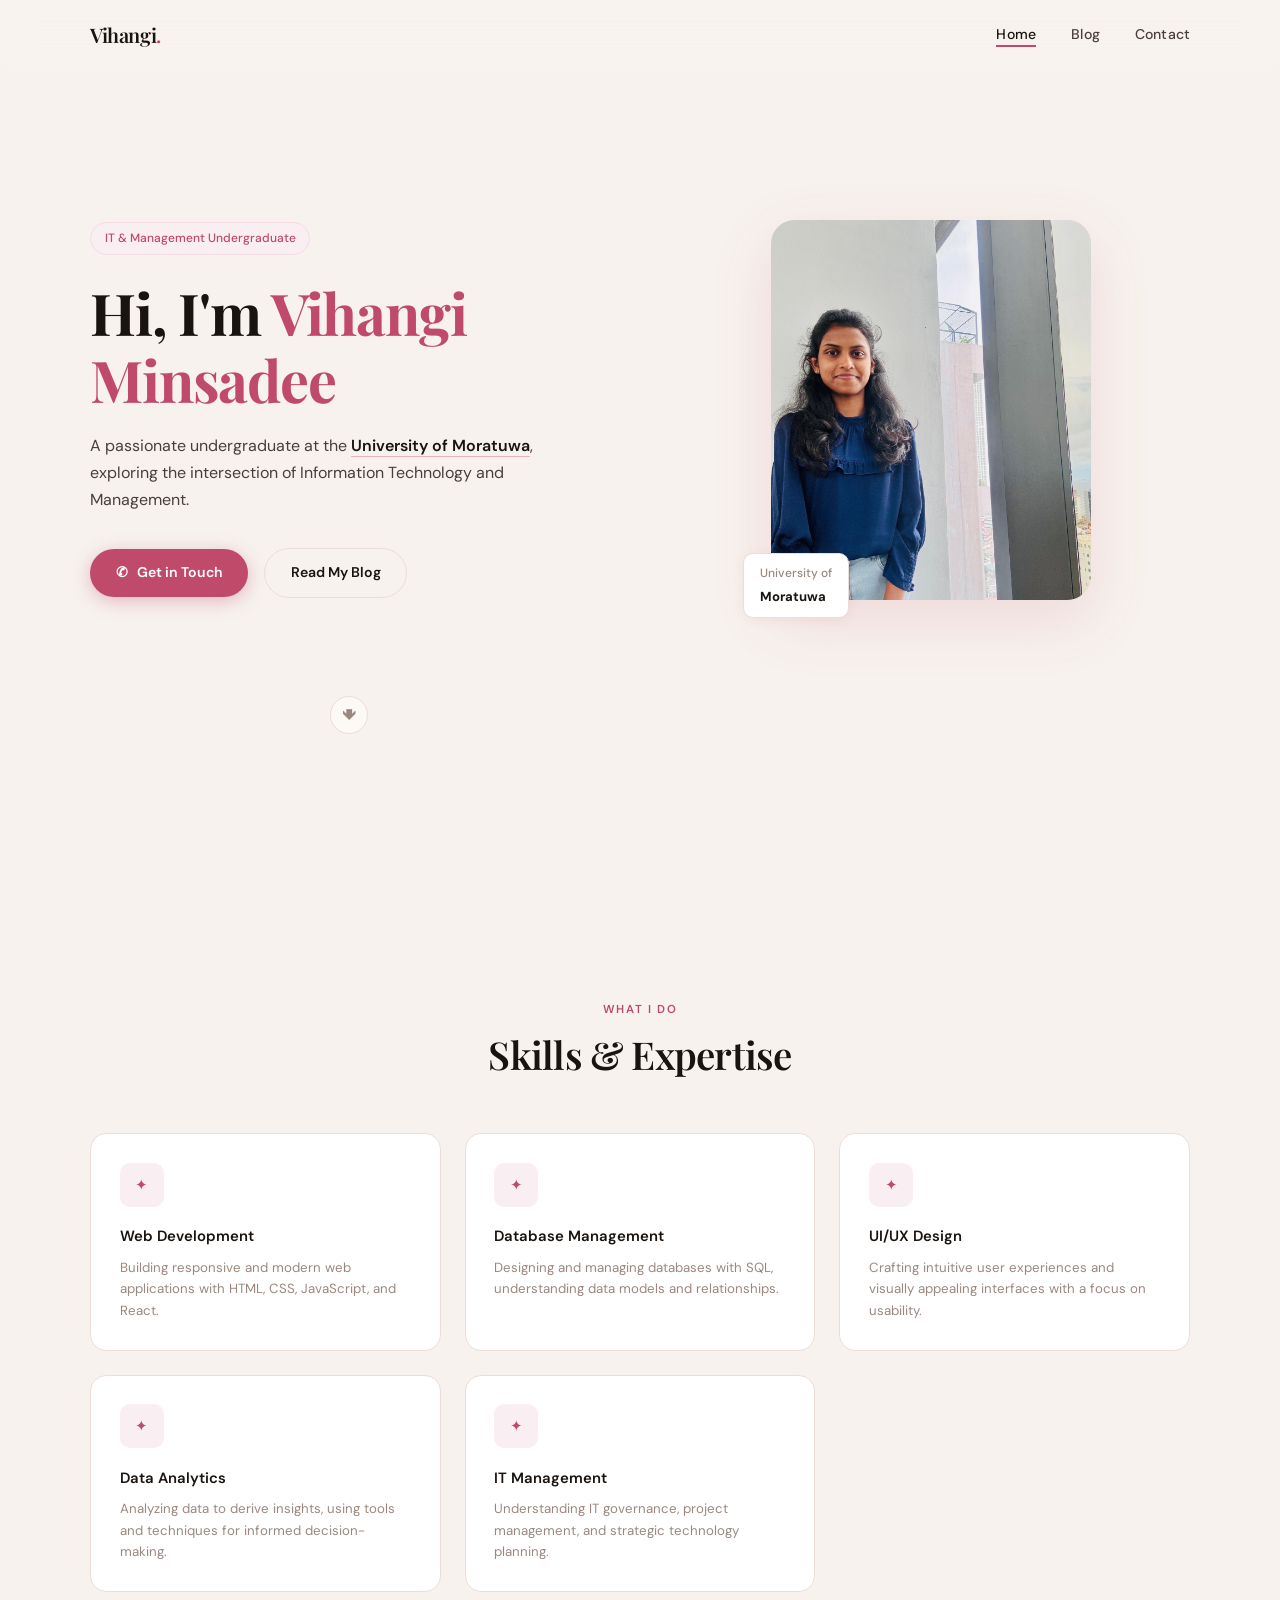
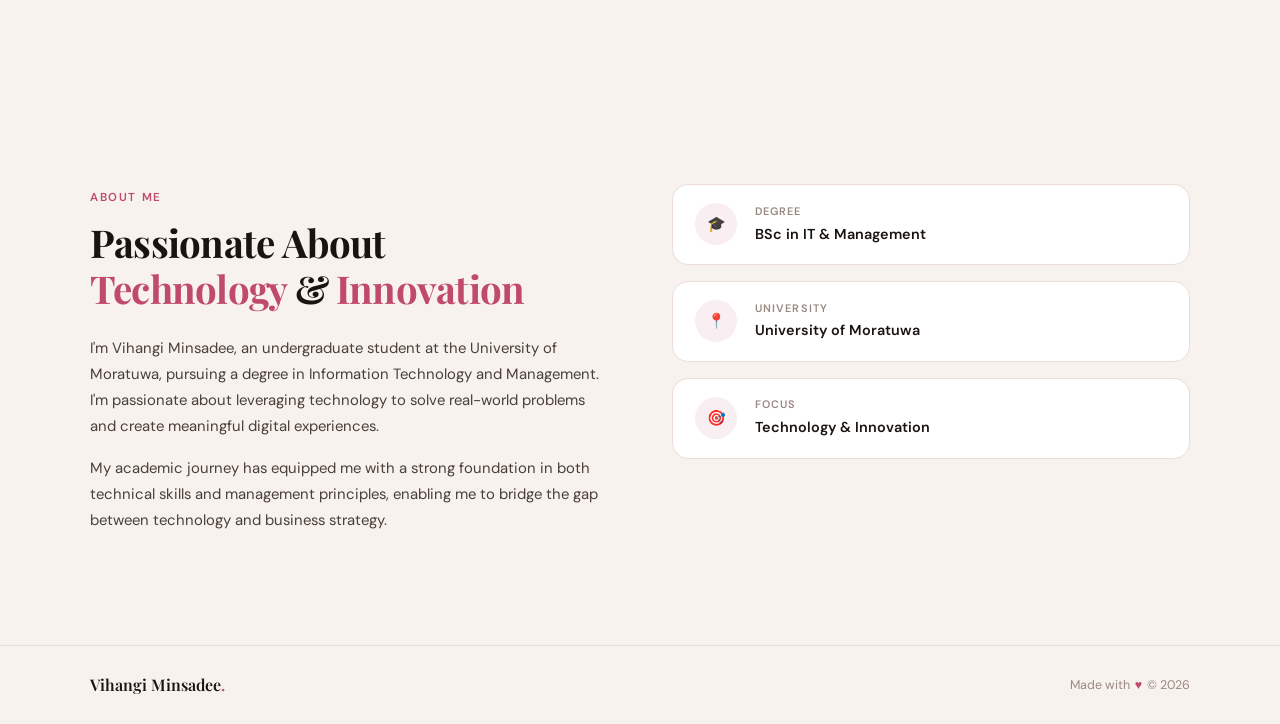
==== index.html @ 4e120ace "Add initial JavaScript and CSS files for portfolio website" ====
<!DOCTYPE html>
<html lang="en">
<head>
  <meta charset="UTF-8" />
  <meta name="viewport" content="width=device-width, initial-scale=1.0" />
  <title>Vihangi Minsadee — IT & Management Undergraduate</title>
  <link rel="stylesheet" href="style.css" />
</head>
<body>

  <!-- Ambient blobs 
  <div class="blob-wrap" aria-hidden="true">
    <div class="blob blob-1"></div>
    <div class="blob blob-2"></div>
  </div>-->

  <!-- ─── NAVBAR ─── -->
  <nav class="navbar">
    <div class="container">
      <a href="index.html" class="nav-logo">Vihangi<span>.</span></a>
      <ul class="nav-links">
        <li><a href="index.html">Home</a></li>
        <li><a href="blog.html">Blog</a></li>
        <li><a href="contact.html">Contact</a></li>
      </ul>
      <button class="nav-toggle" aria-label="Toggle navigation">
        <span></span><span></span><span></span>
      </button>
    </div>
  </nav>

  <!-- ─── PAGE WRAPPER ─── -->
  <div class="page-wrapper">

    <!-- ═══ HERO ═══ -->
    <section class="hero">
      <div class="container">

        <!-- Left: Content -->
        <div class="hero-content">
          <div class="hero-badge fade-up">
            <span class="badge">
              <!-- <svg viewBox="0 0 24 24" fill="none" stroke="currentColor" stroke-width="2">-->
                <!--<path d="M12 2l3.09 6.26L22 9.27l-5 4.87 1.18 6.88L12 17.77l-6.18 3.25L7 14.14 2 9.27l6.91-1.01L12 2z"/>-->
              </svg>
              IT &amp; Management Undergraduate
            </span>
          </div>

          <h1 class="hero-title fade-up delay-1">
            Hi, I'm <span class="name">Vihangi<br>Minsadee</span>
          </h1>

          <p class="hero-desc fade-up delay-2">
            A passionate undergraduate at the <strong>University of Moratuwa</strong>,
            exploring the intersection of Information Technology and Management.
          </p>

          <div class="hero-actions fade-up delay-3">
            <a href="contact.html" class="btn btn-primary">
              <!--<svg width="2" height="10" viewBox="0 0 24 24" fill="none" stroke="currentColor" stroke-width="2.5">
                <path d="M22 16.92v3a2 2 0 01-2.18 2 19.79 19.79 0 01-8.63-3.07A19.5 19.5 0 013.07 10.8 19.79 19.79 0 01.01 2.22 2 2 0 012 0h3a2 2 0 012 1.72c.127.96.361 1.903.7 2.81a2 2 0 01-.45 2.11L6.09 7.91a16 16 0 006 6l1.27-1.27a2 2 0 012.11-.45c.907.339 1.85.573 
              </svg>-->
              ✆ &nbsp;
              Get in Touch
            </a>
            <a href="blog.html" class="btn btn-outline">Read My Blog</a>
          </div>
        </div>

        <!-- Right: Illustration -->
        <div class="hero-visual fade-up delay-2">
          <div class="hero-img-wrap">
            <div class="hero-card-bg">
              <img src="my.jpeg" alt="Vihangi Minsadee" class="hero-photo" />
            </div>

            <!-- Tag -->
            <div class="hero-uni-tag">
              <span>University of</span>
              <strong>Moratuwa</strong>
            </div>

           <!-- Floating elements 
            <div class="hero-float-dot"></div>
            <div class="hero-float-dot-sm"></div>
          </div>-->
        </div>

      </div>
                          
      <!-- /container -->

      <!-- Scroll cue -->
      <div class="hero-scroll">
        <button class="hero-scroll-btn" aria-label="Scroll down">
          <!-- <svg width="18" height="18" viewBox="0 0 24 24" fill="none" stroke="currentColor" stroke-width="2.5">
            <path d="M12 5v14M5 12l7 7 7-7"/>
          </svg>-->
          🢃
        </button>
      </div>
    </section>

    <!-- ═══ SKILLS ═══ -->
    <section class="skills-section">
      <div class="container">
        <div class="section-header">
          <span class="section-label fade-up">What I Do</span>
          <h2 class="section-title fade-up delay-1">Skills &amp; Expertise</h2>
        </div>

        <div class="skills-grid">

          <!-- Web Dev -->
          <div class="skill-card fade-up delay-1">
            <div class="skill-icon">
              ✦
             <!-- <svg viewBox="0 0 24 24" fill="none" stroke="currentColor" stroke-width="2"></svg> 
                <polyline points="16 18 22 12 16 6"/><polyline points="8 6 2 12 8 18"/>
              </svg>-->
            </div>
            <p class="skill-name">Web Development</p>
            <p class="skill-desc">Building responsive and modern web applications with HTML, CSS, JavaScript, and React.</p>
          </div>

          <!-- DB -->
          <div class="skill-card fade-up delay-2">
            <div class="skill-icon">
              ✦
              <!-- <svg viewBox="0 0 24 24" fill="none" stroke="currentColor" stroke-width="2">
                <ellipse cx="12" cy="5" rx="9" ry="3"/><path d="M21 12c0 1.66-4 3-9 3s-9-1.34-9-3"/><path d="M3 5v14c0 1.66 4 3 9 3s9-1.34 9-3V5"/>
              </svg>-->
            </div>
            <p class="skill-name">Database Management</p>
            <p class="skill-desc">Designing and managing databases with SQL, understanding data models and relationships.</p>
          </div>

          <!-- UI/UX -->
          <div class="skill-card fade-up delay-3">
            <div class="skill-icon">
              <!-- <svg viewBox="0 0 24 24" fill="none" stroke="currentColor" stroke-width="2">
                <rect x="3" y="3" width="18" height="18" rx="2"/><circle cx="8.5" cy="8.5" r="1.5"/><polyline points="21 15 16 10 5 21"/>
              </svg> -->
              ✦
            </div>
            <p class="skill-name">UI/UX Design</p>
            <p class="skill-desc">Crafting intuitive user experiences and visually appealing interfaces with a focus on usability.</p>
          </div>

          <!-- Analytics -->
          <div class="skill-card fade-up delay-2">
            <div class="skill-icon">
              <!-- <svg viewBox="0 0 24 24" fill="none" stroke="currentColor" stroke-width="2">
                <line x1="18" y1="20" x2="18" y2="10"/><line x1="12" y1="20" x2="12" y2="4"/><line x1="6" y1="20" x2="6" y2="14"/>
              </svg> -->
              ✦
            </div>
            <p class="skill-name">Data Analytics</p>
            <p class="skill-desc">Analyzing data to derive insights, using tools and techniques for informed decision-making.</p>
          </div>

          <!-- IT Mgmt -->
          <div class="skill-card fade-up delay-3">
            <div class="skill-icon">
              <!-- <svg viewBox="0 0 24 24" fill="none" stroke="currentColor" stroke-width="2">
                <circle cx="12" cy="12" r="3"/><path d="M19.07 4.93a10 10 0 010 14.14M4.93 4.93a10 10 0 000 14.14"/>
              </svg>-->
              ✦

            </div>
            <p class="skill-name">IT Management</p>
            <p class="skill-desc">Understanding IT governance, project management, and strategic technology planning.</p>
          </div>

        </div>
      </div>
    </section>

    <!-- ═══ ABOUT ═══ -->
    <section class="about-section">
      <div class="container">

        <!-- Left text -->
        <div>
          <span class="section-label about-label fade-up">About Me</span>
          <h2 class="about-title fade-up delay-1">
            Passionate About<br>
            <span class="accent">Technology</span> &amp; <span class="accent">Innovation</span>
          </h2>
          <p class="about-text fade-up delay-2">
            I'm Vihangi Minsadee, an undergraduate student at the University of Moratuwa, pursuing a degree
            in Information Technology and Management. I'm passionate about leveraging technology to solve
            real-world problems and create meaningful digital experiences.
          </p>
          <p class="about-text fade-up delay-3">
            My academic journey has equipped me with a strong foundation in both technical skills and
            management principles, enabling me to bridge the gap between technology and business strategy.
          </p>
        </div>

        <!-- Right cards -->
        <div class="about-cards">
          <div class="about-info-card fade-up delay-1">
            <div class="about-info-icon">
              <!-- <svg viewBox="0 0 24 24" fill="none" stroke="currentColor" stroke-width="2">
                <path d="M22 10v6M2 10l10-5 10 5-10 5z"/><path d="M6 12v5c3 3 9 3 12 0v-5"/>
              </svg> -->
              🎓
            </div>
            <div>
              <p class="about-info-label">Degree</p>
              <p class="about-info-value">BSc in IT &amp; Management</p>
            </div>
          </div>

          <div class="about-info-card fade-up delay-2">
            <div class="about-info-icon">
              <!-- <svg viewBox="0 0 24 24" fill="none" stroke="currentColor" stroke-width="2">
                <path d="M21 10c0 7-9 13-9 13s-9-6-9-13a9 9 0 0118 0z"/><circle cx="12" cy="10" r="3"/>
              </svg> -->
              📍
            </div>
            <div>
              <p class="about-info-label">University</p>
              <p class="about-info-value">University of Moratuwa</p>
            </div>
          </div>

          <div class="about-info-card fade-up delay-3">
            <div class="about-info-icon">
              <!-- <svg viewBox="0 0 24 24" fill="none" stroke="currentColor" stroke-width="2">
                <path d="M2 3h6a4 4 0 014 4v14a3 3 0 00-3-3H2z"/><path d="M22 3h-6a4 4 0 00-4 4v14a3 3 0 013-3h7z"/>
              </svg> -->
              🎯
            </div>
            <div>
              <p class="about-info-label">Focus</p>
              <p class="about-info-value">Technology &amp; Innovation</p>
            </div>
          </div>
        </div>

      </div>
    </section>

    <!-- ─── FOOTER ─── -->
    <footer>
      <div class="container">
        <span class="footer-logo">Vihangi Minsadee<span style="color:var(--pink);">.</span></span>
        <span class="footer-copy">
          Made with <span class="heart">♥</span> © 2026
        </span>
      </div>
    </footer>

  </div><!-- /page-wrapper -->

  <script src="script.js"></script>
</body>
</html>
---- style.css ----
/* ================================================
   VIHANGI MINSADEE - PORTFOLIO STYLESHEET
   ================================================ */

@import url('https://fonts.googleapis.com/css2?family=Playfair+Display:ital,wght@0,400;0,500;0,600;0,700;1,400&family=DM+Sans:ital,opsz,wght@0,9..40,300;0,9..40,400;0,9..40,500;0,9..40,600;1,9..40,300&display=swap');

/* ─── CSS VARIABLES ─── */
:root {
  --cream:        #f7f2ed;
  --cream-light:  #fdf9f6;
  --pink:         #c04a6a;
  --pink-light:   #e8b4c0;
  --pink-pale:    #f5dde5;
  --pink-soft:    #f9eef2;
  --text-dark:    #1a1410;
  --text-mid:     #4a3f38;
  --text-muted:   #9a8880;
  --border:       #ecddd8;
  --card-bg:      #ffffff;
  --shadow-sm:    0 2px 12px rgba(192,74,106,0.08);
  --shadow-md:    0 8px 32px rgba(192,74,106,0.12);
  --shadow-lg:    0 20px 60px rgba(192,74,106,0.15);
  --radius-sm:    10px;
  --radius-md:    16px;
  --radius-lg:    24px;
  --font-display: 'Playfair Display', Georgia, serif;
  --font-body:    'DM Sans', sans-serif;
  --nav-h:        70px;
  --max-w:        1100px;
}

/* ─── RESET & BASE ─── */
*, *::before, *::after { box-sizing: border-box; margin: 0; padding: 0; }

html { scroll-behavior: smooth; }

body {
  font-family: var(--font-body);
  background: var(--cream);
  color: var(--text-dark);
  line-height: 1.65;
  font-size: 15px;
  -webkit-font-smoothing: antialiased;
}

img { display: block; max-width: 100%; }
a  { text-decoration: none; color: inherit; }

/* ─── SCROLLBAR ─── */
::-webkit-scrollbar { width: 6px; }
::-webkit-scrollbar-track { background: var(--cream); }
::-webkit-scrollbar-thumb { background: var(--pink-light); border-radius: 99px; }

/* ─── GLOBAL LAYOUT ─── */
.container {
  width: 90%;
  max-width: var(--max-w);
  margin-inline: auto;
}

/* ─── BLOBS / AMBIENT BACKGROUND ─── 
.blob-wrap {
  position: fixed;
  inset: 0;
  pointer-events: none;
  overflow: hidden;
  z-index: 0;
}
.blob {
  position: absolute;
  border-radius: 50%;
  filter: blur(80px);
  opacity: 0.35;
}
.blob-1 {
  width: 500px; height: 500px;
  background: radial-gradient(circle, #f2c5d0 0%, transparent 70%);
  top: -120px; left: -100px;
}
.blob-2 {
  width: 400px; height: 400px;
  background: radial-gradient(circle, #e8c4cf 0%, transparent 70%);
  bottom: -80px; right: -60px;
}*/

/* ─── NAVIGATION ─── */
.navbar {
  position: fixed;
  top: 0; left: 0; right: 0;
  height: var(--nav-h);
  z-index: 1000;
  display: flex;
  align-items: center;
  background: rgba(247, 242, 237, 0.85);
  backdrop-filter: blur(16px);
  -webkit-backdrop-filter: blur(16px);
  border-bottom: 1px solid transparent;
  transition: border-color 0.3s, box-shadow 0.3s;
}
.navbar.scrolled {
  border-color: var(--border);
  box-shadow: 0 2px 20px rgba(192,74,106,0.07);
}
.navbar .container {
  display: flex;
  align-items: center;
  justify-content: space-between;
  width: 100%;
}
.nav-logo {
  font-family: var(--font-display);
  font-size: 1.25rem;
  font-weight: 600;
  color: var(--text-dark);
  letter-spacing: -0.02em;
}
.nav-logo span { color: var(--pink); }

.nav-links {
  display: flex;
  align-items: center;
  gap: 2.2rem;
  list-style: none;
}
.nav-links a {
  font-size: 0.88rem;
  font-weight: 500;
  color: var(--text-mid);
  letter-spacing: 0.01em;
  padding-bottom: 2px;
  border-bottom: 2px solid transparent;
  transition: color 0.2s, border-color 0.2s;
}
.nav-links a:hover,
.nav-links a.active {
  color: var(--text-dark);
  border-color: var(--pink);
}

/* Hamburger */
.nav-toggle {
  display: none;
  flex-direction: column;
  gap: 5px;
  cursor: pointer;
  padding: 4px;
}
.nav-toggle span {
  display: block;
  width: 22px; height: 2px;
  background: var(--text-dark);
  border-radius: 2px;
  transition: transform 0.3s, opacity 0.3s;
}
.nav-toggle.open span:nth-child(1) { transform: translateY(7px) rotate(45deg); }
.nav-toggle.open span:nth-child(2) { opacity: 0; }
.nav-toggle.open span:nth-child(3) { transform: translateY(-7px) rotate(-45deg); }

/* ─── PAGE WRAPPER ─── */
.page-wrapper {
  position: relative;
  z-index: 1;
  padding-top: var(--nav-h);
}

/* ─── SECTION LABEL ─── */
.section-label {
  display: inline-block;
  font-size: 0.72rem;
  font-weight: 600;
  letter-spacing: 0.14em;
  text-transform: uppercase;
  color: var(--pink);
  margin-bottom: 0.75rem;
}

/* ─── BUTTONS ─── */
.btn {
  display: inline-flex;
  align-items: center;
  gap: 0.5rem;
  border-radius: 50px;
  font-family: var(--font-body);
  font-size: 0.88rem;
  font-weight: 600;
  cursor: pointer;
  border: none;
  transition: transform 0.2s, box-shadow 0.2s, background 0.2s, color 0.2s;
  padding: 0.75rem 1.6rem;
}
.btn:hover { transform: translateY(-2px); }
.btn-primary {
  background: var(--pink);
  color: #fff;
  box-shadow: 0 4px 18px rgba(192,74,106,0.35);
}
.btn-primary:hover {
  background: #ad3e5d;
  box-shadow: 0 8px 28px rgba(192,74,106,0.45);
}
.btn-outline {
  background: transparent;
  color: var(--text-dark);
  border: 1.5px solid var(--border);
}
.btn-outline:hover {
  border-color: var(--pink-light);
  color: var(--pink);
}

/* ─── BADGE / PILL ─── */
.badge {
  display: inline-flex;
  align-items: center;
  gap: 0.4rem;
  background: var(--pink-soft);
  color: var(--pink);
  border: 1px solid var(--pink-pale);
  border-radius: 50px;
  font-size: 0.75rem;
  font-weight: 500;
  padding: 0.35rem 0.85rem;
}
.badge svg { width: 13px; height: 13px; flex-shrink: 0; }

/* ─── CARDS ─── */
.card {
  background: var(--card-bg);
  border: 1px solid var(--border);
  border-radius: var(--radius-md);
  transition: transform 0.25s, box-shadow 0.25s;
}
.card:hover {
  transform: translateY(-4px);
  box-shadow: var(--shadow-md);
}

/* ─── DIVIDER ─── */
.divider {
  border: none;
  border-top: 1px solid var(--border);
  margin: 0;
}

/* ================================================
   HOME PAGE  ·  index.html
   ================================================ */

/* ── Hero ── */
.hero {
  min-height: calc(100vh - var(--nav-h));
  display: flex;
  align-items: center;
  padding: 5rem 0 4rem;
  overflow: hidden;
}
.hero .container {
  display: grid;
  grid-template-columns: 1fr 1fr;
  gap: 4rem;
  align-items: center;
}
.hero-content { max-width: 480px; }

.hero-badge { margin-bottom: 1.5rem; }

.hero-title {
  font-family: var(--font-display);
  font-size: clamp(2.4rem, 4.5vw, 3.6rem);
  font-weight: 700;
  line-height: 1.15;
  letter-spacing: -0.02em;
  color: var(--text-dark);
  margin-bottom: 1.25rem;
}
.hero-title .name { color: var(--pink); }

.hero-desc {
  font-size: 1rem;
  color: var(--text-mid);
  line-height: 1.7;
  margin-bottom: 2.2rem;
}
.hero-desc strong {
  font-weight: 600;
  color: var(--text-dark);
  border-bottom: 1.5px solid var(--pink-light);
}

.hero-actions {
  display: flex;
  align-items: center;
  gap: 1rem;
  flex-wrap: wrap;
}

/* Hero illustration */
.hero-visual {
  display: flex;
  justify-content: center;
  align-items: center;
  position: relative;
}
.hero-img-wrap {
  position: relative;
  width: 320px;
  height: 380px;
}
.hero-card-bg {
  width: 100%;
  height: 100%;
  background: linear-gradient(145deg, var(--pink-pale) 0%, #f0d8df 60%, #e8c9d4 100%);
  border-radius: var(--radius-lg);
  box-shadow: var(--shadow-lg);
  overflow: hidden;
  display: flex;
  justify-content: center;
  align-items: flex-end;
}
.hero-photo {
  width: 100%;
  height: 100%;
  object-fit: cover;
  object-position: top center;
  display: block;
}
.hero-uni-tag {
  position: absolute;
  bottom: -18px;
  left: -28px;
  background: var(--card-bg);
  border: 1px solid var(--border);
  border-radius: var(--radius-sm);
  padding: 0.6rem 1rem;
  box-shadow: var(--shadow-sm);
  display: flex;
  flex-direction: column;
  gap: 2px;
  font-size: 0.75rem;
  color: var(--text-muted);
  font-weight: 500;
}
.hero-uni-tag strong {
  font-weight: 700;
  color: var(--text-dark);
  font-size: 0.82rem;
}
/*.hero-float-dot {
  position: absolute;
  top: 20px;
  right: -20px;
  width: 60px; height: 60px;
  border-radius: 50%;
  background: var(--pink-pale);
  opacity: 0.6;
  animation: float 4s ease-in-out infinite;
}
.hero-float-dot-sm {
  position: absolute;
  top: 120px;
  right: -40px;
  width: 30px; height: 30px;
  border-radius: 50%;
  background: var(--pink-light);
  opacity: 0.45;
  animation: float 3.5s ease-in-out infinite 0.8s;
}*/

@keyframes float {
  0%, 100% { transform: translateY(0); }
  50%       { transform: translateY(-12px); }
}

/* Hero scroll indicator */
.hero-scroll {
  display: flex;
  justify-content: center;
  padding: 2rem 0;
}
.hero-scroll-btn {
  width: 38px; height: 38px;
  border-radius: 50%;
  border: 1.5px solid var(--border);
  display: flex; align-items: center; justify-content: center;
  color: var(--text-muted);
  cursor: pointer;
  background: var(--cream-light);
  transition: all 0.2s;
  animation: bounce 2s ease-in-out infinite;
}
.hero-scroll-btn:hover {
  border-color: var(--pink-light);
  color: var(--pink);
}
@keyframes bounce {
  0%, 100% { transform: translateY(0); }
  50%       { transform: translateY(6px); }
}

/* ── Skills Section ── */
.skills-section { padding: 6rem 0; }
.section-header {
  text-align: center;
  margin-bottom: 3.5rem;
}
.section-title {
  font-family: var(--font-display);
  font-size: clamp(1.8rem, 3vw, 2.6rem);
  font-weight: 600;
  letter-spacing: -0.02em;
  color: var(--text-dark);
  line-height: 1.2;
}

.skills-grid {
  display: grid;
  grid-template-columns: repeat(3, 1fr);
  gap: 1.5rem;
}
.skill-card {
  padding: 1.8rem;
  background: var(--card-bg);
  border: 1px solid var(--border);
  border-radius: var(--radius-md);
  transition: transform 0.25s, box-shadow 0.25s;
}
.skill-card:hover {
  transform: translateY(-5px);
  box-shadow: var(--shadow-md);
}
.skill-icon {
  width: 44px; height: 44px;
  background: var(--pink-soft);
  border-radius: var(--radius-sm);
  display: flex; align-items: center; justify-content: center;
  color: var(--pink);
  margin-bottom: 1.1rem;
}
.skill-name {
  font-size: 0.93rem;
  font-weight: 600;
  color: var(--text-dark);
  margin-bottom: 0.5rem;
}
.skill-desc {
  font-size: 0.83rem;
  color: var(--text-muted);
  line-height: 1.6;
}

/* ── About Section ── */
.about-section { padding: 6rem 0; }
.about-section .container {
  display: grid;
  grid-template-columns: 1fr 1fr;
  gap: 4rem;
  align-items: start;
}
.about-label { margin-bottom: 0.75rem; }
.about-title {
  font-family: var(--font-display);
  font-size: clamp(1.8rem, 3vw, 2.6rem);
  font-weight: 700;
  line-height: 1.2;
  letter-spacing: -0.02em;
  margin-bottom: 1.5rem;
}
.about-title .accent { color: var(--pink); }
.about-text {
  font-size: 0.93rem;
  color: var(--text-mid);
  line-height: 1.75;
  margin-bottom: 1rem;
}

.about-cards { display: flex; flex-direction: column; gap: 1rem; }
.about-info-card {
  display: flex;
  align-items: center;
  gap: 1.1rem;
  padding: 1.1rem 1.4rem;
  background: var(--card-bg);
  border: 1px solid var(--border);
  border-radius: var(--radius-md);
  transition: transform 0.2s, box-shadow 0.2s;
}
.about-info-card:hover {
  transform: translateX(4px);
  box-shadow: var(--shadow-sm);
}
.about-info-icon {
  width: 42px; height: 42px;
  background: var(--pink-soft);
  border-radius: 50%;
  display: flex; align-items: center; justify-content: center;
  color: var(--pink);
  flex-shrink: 0;
}
.about-info-icon svg { width: 18px; height: 18px; }
.about-info-label {
  font-size: 0.68rem;
  font-weight: 600;
  letter-spacing: 0.1em;
  text-transform: uppercase;
  color: var(--text-muted);
  margin-bottom: 2px;
}
.about-info-value {
  font-size: 0.9rem;
  font-weight: 600;
  color: var(--text-dark);
}

/* ─── FOOTER ─── */
footer {
  border-top: 1px solid var(--border);
  padding: 1.6rem 0;
}
footer .container {
  display: flex;
  justify-content: space-between;
  align-items: center;
  flex-wrap: wrap;
  gap: 0.5rem;
}
.footer-logo {
  font-family: var(--font-display);
  font-size: 1rem;
  font-weight: 600;
  color: var(--text-dark);
}
.footer-copy {
  font-size: 0.78rem;
  color: var(--text-muted);
  display: flex;
  align-items: center;
  gap: 0.3rem;
}
.footer-copy .heart { color: var(--pink); }

/* ================================================
   BLOG PAGE  ·  blog.html
   ================================================ */

.blog-hero {
  padding: 5rem 0 4rem;
  text-align: center;
  position: relative;
}
.blog-hero-title {
  font-family: var(--font-display);
  font-size: clamp(2.2rem, 5vw, 3.5rem);
  font-weight: 700;
  letter-spacing: -0.03em;
  margin-bottom: 1rem;
  color: var(--text-dark);
}
.blog-hero-desc {
  font-size: 1rem;
  color: var(--text-muted);
  max-width: 500px;
  margin-inline: auto;
  line-height: 1.7;
}
.blog-hero .badge { margin-bottom: 1.4rem; }

/* Blog grid */
.blog-section { padding: 2rem 0 6rem; }
.blog-grid {
  display: grid;
  grid-template-columns: repeat(3, 1fr);
  gap: 1.8rem;
  margin-bottom: 3.5rem;
}

/* Blog card */
.blog-card {
  background: var(--card-bg);
  border: 1px solid var(--border);
  border-radius: var(--radius-md);
  overflow: hidden;
  transition: transform 0.28s cubic-bezier(.34,1.56,.64,1), box-shadow 0.28s;
  cursor: pointer;
}
.blog-card:hover {
  transform: translateY(-6px);
  box-shadow: var(--shadow-lg);
}
.blog-card-img {
  position: relative;
  width: 100%;
  padding-bottom: 57%;
  overflow: hidden;
  background: var(--pink-pale);
}
.blog-card-img-inner {
  position: absolute;
  inset: 0;
  display: flex;
  align-items: center;
  justify-content: center;
}
.blog-card-photo {
  position: absolute;
  inset: 0;
  width: 100%;
  height: 100%;
  object-fit: cover;
  object-position: center;
  display: block;
  transition: transform 0.4s ease;
}
.blog-card:hover .blog-card-photo {
  transform: scale(1.05);
}
.blog-card-ext {
  position: absolute;
  top: 10px; right: 10px;
  width: 30px; height: 30px;
  background: rgba(255,255,255,0.85);
  backdrop-filter: blur(8px);
  border-radius: 50%;
  display: flex; align-items: center; justify-content: center;
  color: var(--text-mid);
  transition: background 0.2s, color 0.2s;
}
.blog-card:hover .blog-card-ext {
  background: var(--pink);
  color: #fff;
}
.blog-card-ext svg { width: 13px; height: 13px; }

.blog-card-body { padding: 1.4rem; }
.blog-tags {
  display: flex;
  flex-wrap: wrap;
  gap: 0.4rem;
  margin-bottom: 0.85rem;
}
.blog-tag {
  font-size: 0.7rem;
  font-weight: 600;
  color: var(--text-mid);
  background: var(--cream);
  border: 1px solid var(--border);
  border-radius: 50px;
  padding: 0.2rem 0.65rem;
}
.blog-card-title {
  font-family: var(--font-display);
  font-size: 1.05rem;
  font-weight: 600;
  line-height: 1.4;
  color: var(--text-dark);
  margin-bottom: 0.65rem;
}
.blog-card-excerpt {
  font-size: 0.82rem;
  color: var(--text-muted);
  line-height: 1.65;
  margin-bottom: 1rem;
  display: -webkit-box;
  -webkit-line-clamp: 3;
  -webkit-box-orient: vertical;
  overflow: hidden;
}
.blog-card-meta {
  display: flex;
  align-items: center;
  gap: 1rem;
  padding-top: 0.85rem;
  border-top: 1px solid var(--border);
}
.meta-item {
  display: flex;
  align-items: center;
  gap: 0.35rem;
  font-size: 0.75rem;
  color: var(--text-muted);
}
.meta-item svg { width: 13px; height: 13px; }

/* Blog CTA */
.blog-cta {
  text-align: center;
}
.blog-cta-link {
  display: inline-flex;
  align-items: center;
  gap: 0.4rem;
  color: var(--pink);
  font-size: 0.93rem;
  font-weight: 600;
  border-bottom: 1.5px solid transparent;
  transition: border-color 0.2s, gap 0.2s;
}
.blog-cta-link:hover {
  border-color: var(--pink);
  gap: 0.65rem;
}
.blog-cta-link svg { width: 16px; height: 16px; }

/* ================================================
   CONTACT PAGE  ·  contact.html
   ================================================ */

.contact-hero {
  padding: 5rem 0 4rem;
  text-align: center;
}
.contact-hero-title {
  font-family: var(--font-display);
  font-size: clamp(2.2rem, 5vw, 3.5rem);
  font-weight: 700;
  letter-spacing: -0.03em;
  margin-bottom: 1rem;
}
.contact-hero-desc {
  font-size: 1rem;
  color: var(--text-muted);
  max-width: 440px;
  margin-inline: auto;
  line-height: 1.7;
}
.contact-hero .badge { margin-bottom: 1.4rem; }

/* Contact grid */
.contact-section { padding: 0 0 6rem; }
.contact-grid {
  display: grid;
  grid-template-columns: 1fr 1.6fr;
  gap: 2rem;
  align-items: start;
}

/* Info side */
.contact-info { display: flex; flex-direction: column; gap: 1rem; }
.contact-info-card {
  display: flex;
  align-items: center;
  gap: 1.1rem;
  padding: 1.1rem 1.4rem;
  background: var(--card-bg);
  border: 1px solid var(--border);
  border-radius: var(--radius-md);
  transition: transform 0.2s, box-shadow 0.2s;
}
.contact-info-card:hover {
  transform: translateX(4px);
  box-shadow: var(--shadow-sm);
}
.contact-info-icon {
  width: 44px; height: 44px;
  background: var(--pink-soft);
  border-radius: 50%;
  display: flex; align-items: center; justify-content: center;
  color: var(--pink);
  flex-shrink: 0;
}
.contact-info-icon svg { width: 18px; height: 18px; }
.contact-info-label {
  font-size: 0.68rem;
  font-weight: 600;
  letter-spacing: 0.1em;
  text-transform: uppercase;
  color: var(--text-muted);
  margin-bottom: 3px;
}
.contact-info-value {
  font-size: 0.88rem;
  font-weight: 600;
  color: var(--text-dark);
}

/* Form side */
.contact-form-wrap {
  background: var(--card-bg);
  border: 1px solid var(--border);
  border-radius: var(--radius-lg);
  padding: 2.2rem;
}
.form-row {
  display: grid;
  grid-template-columns: 1fr 1fr;
  gap: 1rem;
}
.form-group {
  margin-bottom: 1.2rem;
}
.form-label {
  display: block;
  font-size: 0.82rem;
  font-weight: 600;
  color: var(--text-dark);
  margin-bottom: 0.5rem;
}
.form-input,
.form-textarea {
  width: 100%;
  background: var(--cream);
  border: 1.5px solid var(--border);
  border-radius: var(--radius-sm);
  font-family: var(--font-body);
  font-size: 0.88rem;
  color: var(--text-dark);
  padding: 0.75rem 1rem;
  outline: none;
  transition: border-color 0.2s, box-shadow 0.2s;
  resize: none;
}
.form-input::placeholder,
.form-textarea::placeholder { color: var(--text-muted); }
.form-input:focus,
.form-textarea:focus {
  border-color: var(--pink-light);
  box-shadow: 0 0 0 3px rgba(192,74,106,0.1);
}
.form-textarea { height: 120px; }

.form-submit-wrap { margin-top: 0.5rem; }
.btn-submit {
  background: var(--pink);
  color: #fff;
  border: none;
  border-radius: 50px;
  font-family: var(--font-body);
  font-size: 0.9rem;
  font-weight: 600;
  padding: 0.8rem 1.8rem;
  cursor: pointer;
  display: inline-flex;
  align-items: center;
  gap: 0.5rem;
  box-shadow: 0 4px 18px rgba(192,74,106,0.35);
  transition: transform 0.2s, box-shadow 0.2s, background 0.2s;
}
.btn-submit:hover {
  background: #ad3e5d;
  transform: translateY(-2px);
  box-shadow: 0 8px 28px rgba(192,74,106,0.45);
}
.btn-submit svg { width: 16px; height: 16px; }

/* Form success state */
.form-success {
  display: none;
  text-align: center;
  padding: 2rem 0;
}
.form-success.visible { display: block; }
.success-icon {
  width: 56px; height: 56px;
  background: var(--pink-soft);
  border-radius: 50%;
  display: flex; align-items: center; justify-content: center;
  color: var(--pink);
  margin: 0 auto 1rem;
}
.success-icon svg { width: 28px; height: 28px; }
.success-title {
  font-family: var(--font-display);
  font-size: 1.3rem;
  font-weight: 600;
  margin-bottom: 0.5rem;
}
.success-msg { font-size: 0.88rem; color: var(--text-muted); }

/* ================================================
   ANIMATIONS
   ================================================ */
.fade-up {
  opacity: 0;
  transform: translateY(28px);
  transition: opacity 0.6s cubic-bezier(.16,1,.3,1),
              transform 0.6s cubic-bezier(.16,1,.3,1);
}
.fade-up.visible {
  opacity: 1;
  transform: translateY(0);
}
.delay-1 { transition-delay: 0.08s; }
.delay-2 { transition-delay: 0.16s; }
.delay-3 { transition-delay: 0.24s; }
.delay-4 { transition-delay: 0.32s; }
.delay-5 { transition-delay: 0.40s; }

/* ================================================
   RESPONSIVE
   ================================================ */
@media (max-width: 900px) {
  .hero .container { grid-template-columns: 1fr; gap: 2.5rem; text-align: center; }
  .hero-content { max-width: 100%; }
  .hero-badge, .hero-actions { justify-content: center; }
  .hero-visual { order: -1; }
  .hero-img-wrap { width: 260px; height: 300px; }
  .about-section .container { grid-template-columns: 1fr; }
  .skills-grid { grid-template-columns: repeat(2, 1fr); }
  .blog-grid { grid-template-columns: repeat(2, 1fr); }
  .contact-grid { grid-template-columns: 1fr; }
}

@media (max-width: 600px) {
  .nav-links { display: none; flex-direction: column; position: absolute; top: var(--nav-h); left: 0; right: 0; background: var(--cream-light); border-bottom: 1px solid var(--border); padding: 1.2rem; gap: 1rem; box-shadow: var(--shadow-sm); }
  .nav-links.open { display: flex; }
  .nav-toggle { display: flex; }
  .skills-grid { grid-template-columns: 1fr; }
  .blog-grid { grid-template-columns: 1fr; }
  .form-row { grid-template-columns: 1fr; }
  .hero-img-wrap { width: 220px; height: 260px; }
}
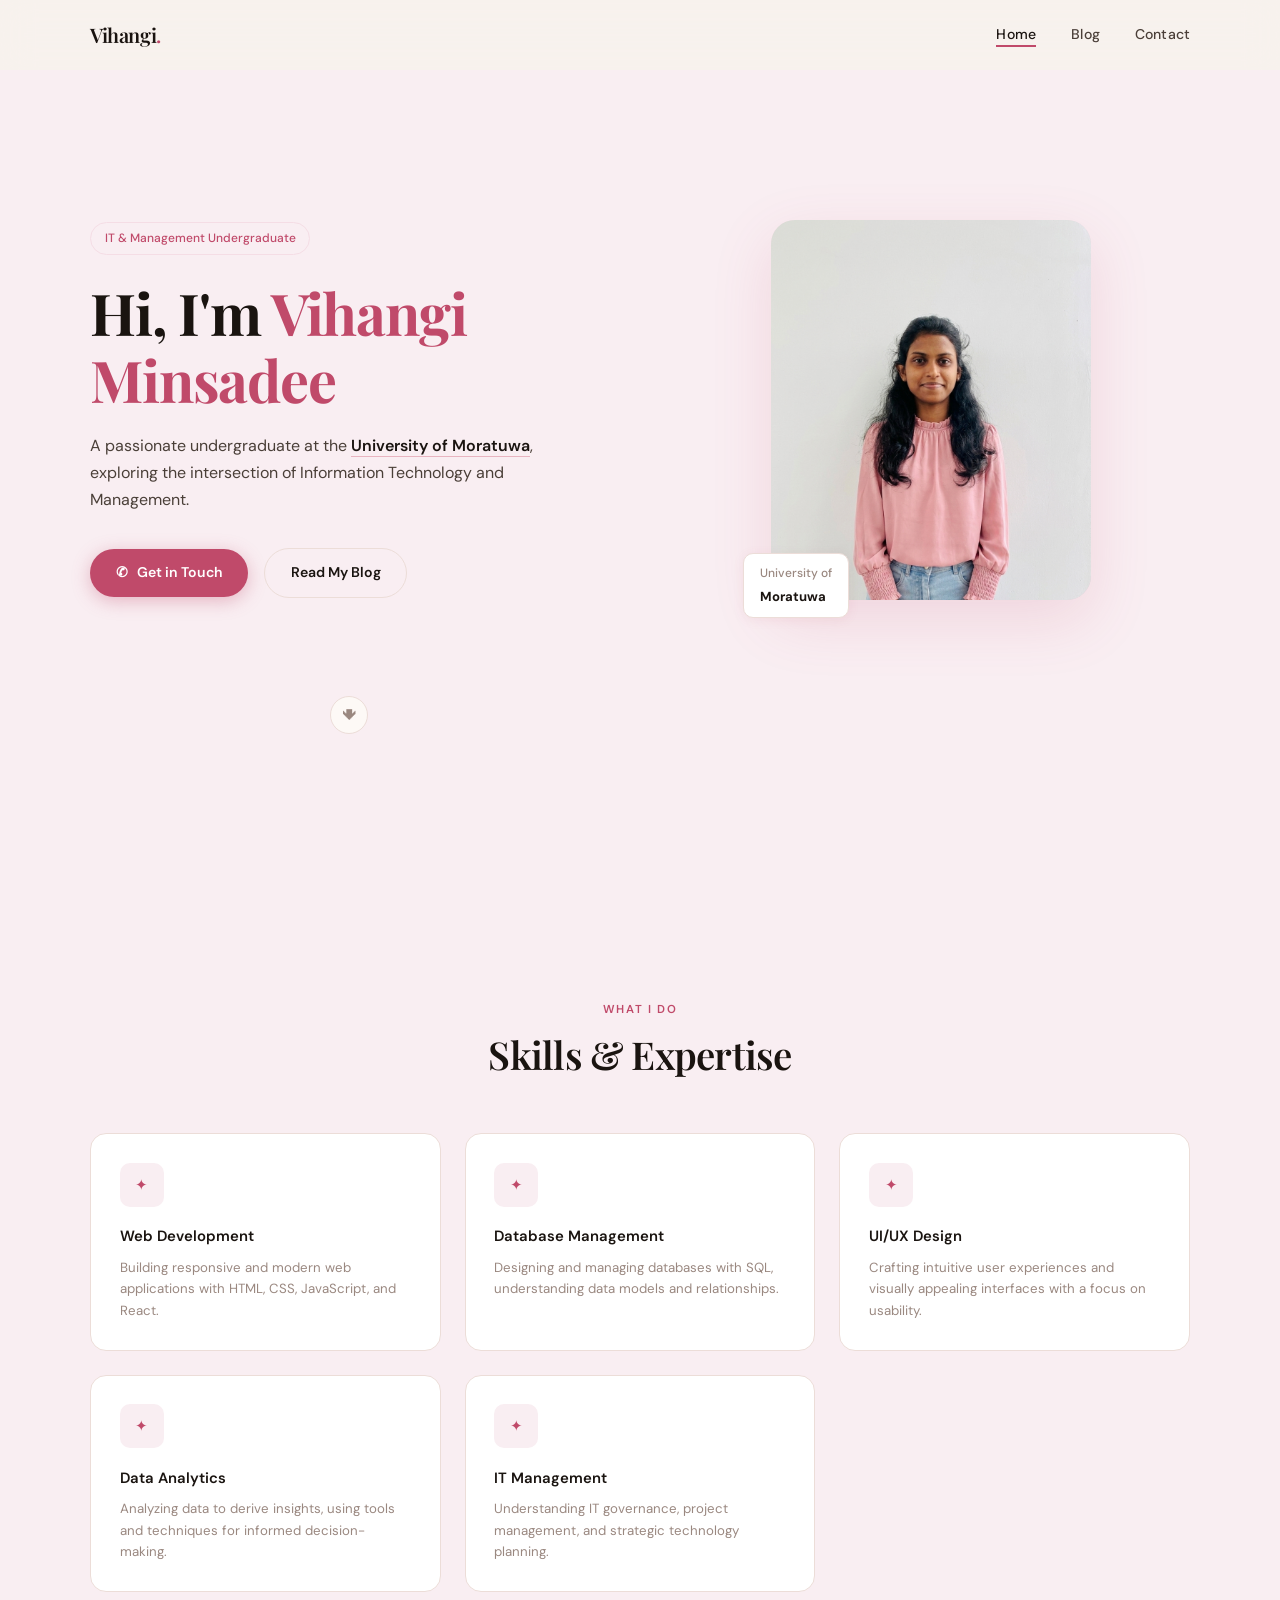
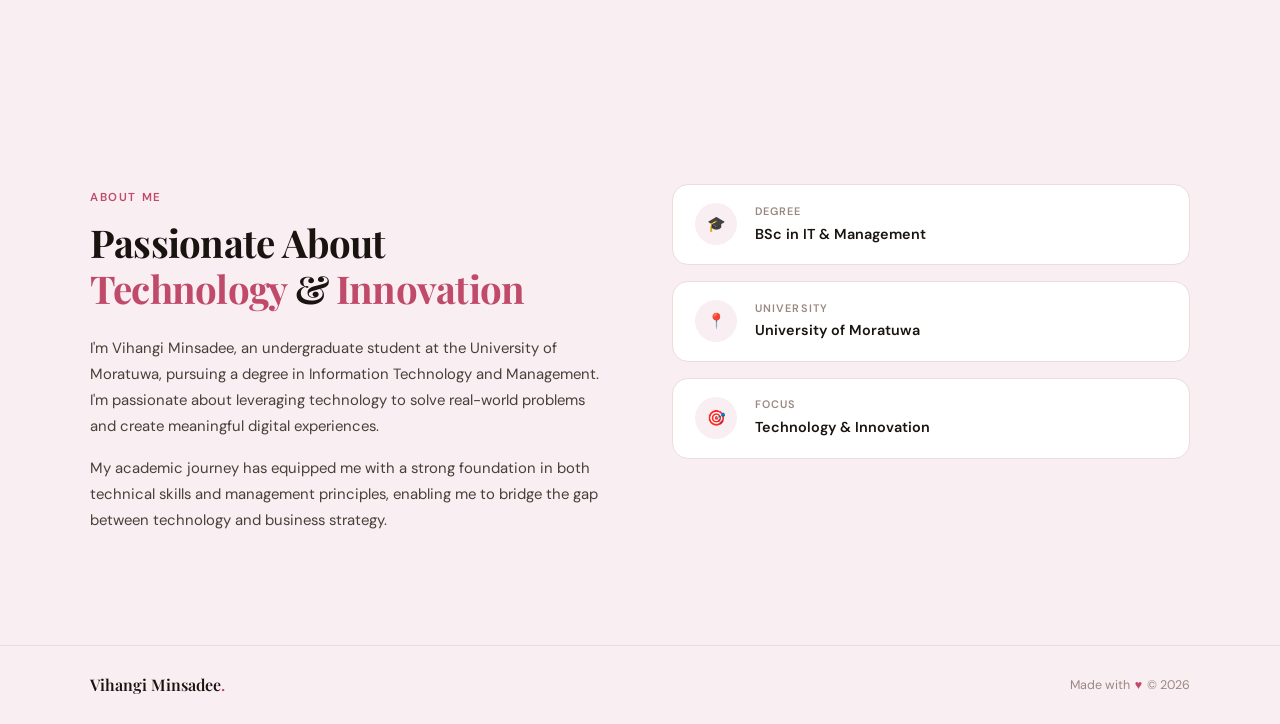
==== commit 527869ec: "Add flexbox cover image and new PNG asset - Created a new SVG file for the flexbox cover image, feat" ====
--- a/index.html
+++ b/index.html
@@ -7,12 +7,6 @@
   <link rel="stylesheet" href="style.css" />
 </head>
 <body>
-
-  <!-- Ambient blobs 
-  <div class="blob-wrap" aria-hidden="true">
-    <div class="blob blob-1"></div>
-    <div class="blob blob-2"></div>
-  </div>-->
 
   <!-- ─── NAVBAR ─── -->
   <nav class="navbar">
@@ -40,9 +34,6 @@
         <div class="hero-content">
           <div class="hero-badge fade-up">
             <span class="badge">
-              <!-- <svg viewBox="0 0 24 24" fill="none" stroke="currentColor" stroke-width="2">-->
-                <!--<path d="M12 2l3.09 6.26L22 9.27l-5 4.87 1.18 6.88L12 17.77l-6.18 3.25L7 14.14 2 9.27l6.91-1.01L12 2z"/>-->
-              </svg>
               IT &amp; Management Undergraduate
             </span>
           </div>
@@ -58,9 +49,6 @@
 
           <div class="hero-actions fade-up delay-3">
             <a href="contact.html" class="btn btn-primary">
-              <!--<svg width="2" height="10" viewBox="0 0 24 24" fill="none" stroke="currentColor" stroke-width="2.5">
-                <path d="M22 16.92v3a2 2 0 01-2.18 2 19.79 19.79 0 01-8.63-3.07A19.5 19.5 0 013.07 10.8 19.79 19.79 0 01.01 2.22 2 2 0 012 0h3a2 2 0 012 1.72c.127.96.361 1.903.7 2.81a2 2 0 01-.45 2.11L6.09 7.91a16 16 0 006 6l1.27-1.27a2 2 0 012.11-.45c.907.339 1.85.573 
-              </svg>-->
               ✆ &nbsp;
               Get in Touch
             </a>
@@ -72,7 +60,7 @@
         <div class="hero-visual fade-up delay-2">
           <div class="hero-img-wrap">
             <div class="hero-card-bg">
-              <img src="my.jpeg" alt="Vihangi Minsadee" class="hero-photo" />
+              <img src="images/my.png" alt="Vihangi Minsadee" class="hero-photo" />
             </div>
 
             <!-- Tag -->
@@ -81,22 +69,15 @@
               <strong>Moratuwa</strong>
             </div>
 
-           <!-- Floating elements 
-            <div class="hero-float-dot"></div>
-            <div class="hero-float-dot-sm"></div>
-          </div>-->
+           
         </div>
 
       </div>
                           
-      <!-- /container -->
-
       <!-- Scroll cue -->
       <div class="hero-scroll">
         <button class="hero-scroll-btn" aria-label="Scroll down">
-          <!-- <svg width="18" height="18" viewBox="0 0 24 24" fill="none" stroke="currentColor" stroke-width="2.5">
-            <path d="M12 5v14M5 12l7 7 7-7"/>
-          </svg>-->
+          
           🢃
         </button>
       </div>
@@ -116,9 +97,7 @@
           <div class="skill-card fade-up delay-1">
             <div class="skill-icon">
               ✦
-             <!-- <svg viewBox="0 0 24 24" fill="none" stroke="currentColor" stroke-width="2"></svg> 
-                <polyline points="16 18 22 12 16 6"/><polyline points="8 6 2 12 8 18"/>
-              </svg>-->
+      
             </div>
             <p class="skill-name">Web Development</p>
             <p class="skill-desc">Building responsive and modern web applications with HTML, CSS, JavaScript, and React.</p>
@@ -128,9 +107,7 @@
           <div class="skill-card fade-up delay-2">
             <div class="skill-icon">
               ✦
-              <!-- <svg viewBox="0 0 24 24" fill="none" stroke="currentColor" stroke-width="2">
-                <ellipse cx="12" cy="5" rx="9" ry="3"/><path d="M21 12c0 1.66-4 3-9 3s-9-1.34-9-3"/><path d="M3 5v14c0 1.66 4 3 9 3s9-1.34 9-3V5"/>
-              </svg>-->
+              
             </div>
             <p class="skill-name">Database Management</p>
             <p class="skill-desc">Designing and managing databases with SQL, understanding data models and relationships.</p>
@@ -139,9 +116,7 @@
           <!-- UI/UX -->
           <div class="skill-card fade-up delay-3">
             <div class="skill-icon">
-              <!-- <svg viewBox="0 0 24 24" fill="none" stroke="currentColor" stroke-width="2">
-                <rect x="3" y="3" width="18" height="18" rx="2"/><circle cx="8.5" cy="8.5" r="1.5"/><polyline points="21 15 16 10 5 21"/>
-              </svg> -->
+              
               ✦
             </div>
             <p class="skill-name">UI/UX Design</p>
@@ -151,9 +126,6 @@
           <!-- Analytics -->
           <div class="skill-card fade-up delay-2">
             <div class="skill-icon">
-              <!-- <svg viewBox="0 0 24 24" fill="none" stroke="currentColor" stroke-width="2">
-                <line x1="18" y1="20" x2="18" y2="10"/><line x1="12" y1="20" x2="12" y2="4"/><line x1="6" y1="20" x2="6" y2="14"/>
-              </svg> -->
               ✦
             </div>
             <p class="skill-name">Data Analytics</p>
@@ -163,9 +135,6 @@
           <!-- IT Mgmt -->
           <div class="skill-card fade-up delay-3">
             <div class="skill-icon">
-              <!-- <svg viewBox="0 0 24 24" fill="none" stroke="currentColor" stroke-width="2">
-                <circle cx="12" cy="12" r="3"/><path d="M19.07 4.93a10 10 0 010 14.14M4.93 4.93a10 10 0 000 14.14"/>
-              </svg>-->
               ✦
 
             </div>
@@ -203,9 +172,7 @@
         <div class="about-cards">
           <div class="about-info-card fade-up delay-1">
             <div class="about-info-icon">
-              <!-- <svg viewBox="0 0 24 24" fill="none" stroke="currentColor" stroke-width="2">
-                <path d="M22 10v6M2 10l10-5 10 5-10 5z"/><path d="M6 12v5c3 3 9 3 12 0v-5"/>
-              </svg> -->
+              
               🎓
             </div>
             <div>
@@ -216,9 +183,7 @@
 
           <div class="about-info-card fade-up delay-2">
             <div class="about-info-icon">
-              <!-- <svg viewBox="0 0 24 24" fill="none" stroke="currentColor" stroke-width="2">
-                <path d="M21 10c0 7-9 13-9 13s-9-6-9-13a9 9 0 0118 0z"/><circle cx="12" cy="10" r="3"/>
-              </svg> -->
+              
               📍
             </div>
             <div>
@@ -229,9 +194,7 @@
 
           <div class="about-info-card fade-up delay-3">
             <div class="about-info-icon">
-              <!-- <svg viewBox="0 0 24 24" fill="none" stroke="currentColor" stroke-width="2">
-                <path d="M2 3h6a4 4 0 014 4v14a3 3 0 00-3-3H2z"/><path d="M22 3h-6a4 4 0 00-4 4v14a3 3 0 013-3h7z"/>
-              </svg> -->
+              
               🎯
             </div>
             <div>
--- a/style.css
+++ b/style.css
@@ -36,7 +36,7 @@
 
 body {
   font-family: var(--font-body);
-  background: var(--cream);
+  background: var(--pink-soft);
   color: var(--text-dark);
   line-height: 1.65;
   font-size: 15px;
@@ -58,30 +58,7 @@
   margin-inline: auto;
 }
 
-/* ─── BLOBS / AMBIENT BACKGROUND ─── 
-.blob-wrap {
-  position: fixed;
-  inset: 0;
-  pointer-events: none;
-  overflow: hidden;
-  z-index: 0;
-}
-.blob {
-  position: absolute;
-  border-radius: 50%;
-  filter: blur(80px);
-  opacity: 0.35;
-}
-.blob-1 {
-  width: 500px; height: 500px;
-  background: radial-gradient(circle, #f2c5d0 0%, transparent 70%);
-  top: -120px; left: -100px;
-}
-.blob-2 {
-  width: 400px; height: 400px;
-  background: radial-gradient(circle, #e8c4cf 0%, transparent 70%);
-  bottom: -80px; right: -60px;
-}*/
+
 
 /* ─── NAVIGATION ─── */
 .navbar {
@@ -305,6 +282,7 @@
   position: relative;
   width: 320px;
   height: 380px;
+  animation: float 4s ease-in-out infinite;
 }
 .hero-card-bg {
   width: 100%;
@@ -345,26 +323,7 @@
   color: var(--text-dark);
   font-size: 0.82rem;
 }
-/*.hero-float-dot {
-  position: absolute;
-  top: 20px;
-  right: -20px;
-  width: 60px; height: 60px;
-  border-radius: 50%;
-  background: var(--pink-pale);
-  opacity: 0.6;
-  animation: float 4s ease-in-out infinite;
-}
-.hero-float-dot-sm {
-  position: absolute;
-  top: 120px;
-  right: -40px;
-  width: 30px; height: 30px;
-  border-radius: 50%;
-  background: var(--pink-light);
-  opacity: 0.45;
-  animation: float 3.5s ease-in-out infinite 0.8s;
-}*/
+
 
 @keyframes float {
   0%, 100% { transform: translateY(0); }
